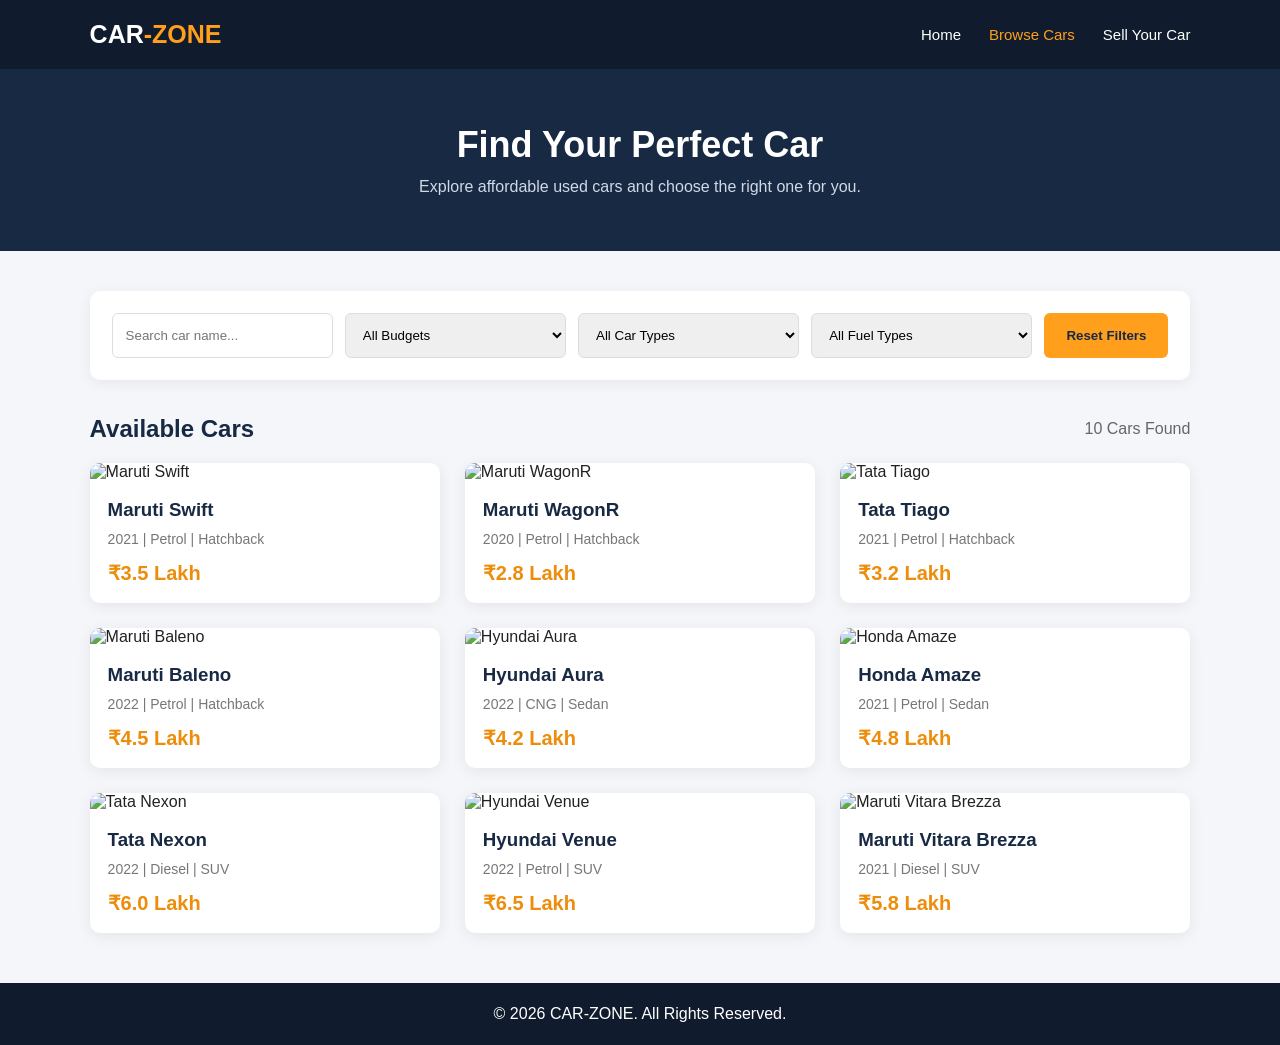
==== cars.html @ 841f3683 "Initial commit - CAR-ZONE project" ====
<!DOCTYPE html>
<html lang="en">
<head>
    <meta charset="UTF-8">
    <meta name="viewport" content="width=device-width, initial-scale=1.0">
    <title>Browse Cars | CAR-ZONE</title>
    <link rel="stylesheet" href="css/cars.css">
</head>
<body>

    <header class="navbar">
        <a href="index.html" class="logo">CAR<span>-ZONE</span></a>
        <nav>
            <a href="index.html">Home</a>
            <a href="cars.html" class="active">Browse Cars</a>
            <a href="sell.html" class="protected-action">Sell Your Car</a>
        </nav>
    </header>

    <section class="page-heading">
        <h1>Find Your Perfect Car</h1>
        <p>Explore affordable used cars and choose the right one for you.</p>
    </section>

    <main class="container">

        <!-- Search and Filters -->
        <section class="filter-section">

            <input type="text" id="searchInput"
                   placeholder="Search car name...">

            <select id="budgetFilter">
                <option value="">All Budgets</option>
                <option value="3">Under ₹3 Lakh</option>
                <option value="5">Under ₹5 Lakh</option>
                <option value="7">Under ₹7 Lakh</option>
            </select>

            <select id="typeFilter">
                <option value="">All Car Types</option>
                <option value="Hatchback">Hatchback</option>
                <option value="Sedan">Sedan</option>
                <option value="SUV">SUV</option>
            </select>

            <select id="fuelFilter">
                <option value="">All Fuel Types</option>
                <option value="Petrol">Petrol</option>
                <option value="Diesel">Diesel</option>
                <option value="CNG">CNG</option>
            </select>

            <button id="resetBtn">Reset Filters</button>

        </section>

        <!-- Available Cars Heading -->
        <div class="results-heading">
            <h2>Available Cars</h2>
            <p id="carCount">10 Cars Found</p>
        </div>

        <!-- Car Listings -->
        <section class="car-grid" id="carGrid">

            <!-- Car 1 -->
            <article class="car-card"
                data-name="Maruti Swift"
                data-price="3.5"
                data-type="Hatchback"
                data-fuel="Petrol">

                <img src="https://static.toiimg.com/thumb/resizemode-4%2Cwidth-1280%2Cheight-720%2Cmsid-81424116/81424116.jpg"
                     alt="Maruti Swift">

                <div class="car-info">
                    <h3>Maruti Swift</h3>
                    <p>2021 | Petrol | Hatchback</p>
                    <h4>₹3.5 Lakh</h4>
                </div>
            </article>

            <!-- Car 2 -->
            <article class="car-card"
                data-name="Maruti WagonR"
                data-price="2.8"
                data-type="Hatchback"
                data-fuel="Petrol">

                <img src="https://images10.gaadi.com/usedcar_image/BP2A.250605.031.A3/original/4db132eb-4d97-46a7-b5ba-5eccfce595b0.jpg"
                     alt="Maruti WagonR">

                <div class="car-info">
                    <h3>Maruti WagonR</h3>
                    <p>2020 | Petrol | Hatchback</p>
                    <h4>₹2.8 Lakh</h4>
                </div>
            </article>

            <!-- Car 3 -->
            <article class="car-card"
                data-name="Tata Tiago"
                data-price="3.2"
                data-type="Hatchback"
                data-fuel="Petrol">

                <img src="https://imgd.aeplcdn.com/640X480/vimages/202601/4345528_155626_1_1768662009770.jpg"
                     alt="Tata Tiago">

                <div class="car-info">
                    <h3>Tata Tiago</h3>
                    <p>2021 | Petrol | Hatchback</p>
                    <h4>₹3.2 Lakh</h4>
                </div>
            </article>

            <!-- Car 5 -->
            <article class="car-card"
                data-name="Maruti Baleno"
                data-price="4.5"
                data-type="Hatchback"
                data-fuel="Petrol">

                <img src="https://dreamsauto.in/uploadFiles/Gallery/240929174650da.jpg"
                     alt="Maruti Baleno">

                <div class="car-info">
                    <h3>Maruti Baleno</h3>
                    <p>2022 | Petrol | Hatchback</p>
                    <h4>₹4.5 Lakh</h4>
                </div>
            </article>

            <!-- Car 6 -->
            <article class="car-card"
                data-name="Hyundai Aura"
                data-price="4.2"
                data-type="Sedan"
                data-fuel="CNG">

                <img src="https://imgd.aeplcdn.com/1280x720/n/cw/ec/41652/hyundai-aura-right-front-three-quarter6.jpeg?q=85"
                     alt="Hyundai Aura">

                <div class="car-info">
                    <h3>Hyundai Aura</h3>
                    <p>2022 | CNG | Sedan</p>
                    <h4>₹4.2 Lakh</h4>
                </div>
            </article>

            <!-- Car 7 -->
            <article class="car-card"
                data-name="Honda Amaze"
                data-price="4.8"
                data-type="Sedan"
                data-fuel="Petrol">

                <img src="https://img.autocarindia.com/ExtraImages/20210818115311_Honda_Amaza_fl.jpg"
                     alt="Honda Amaze">

                <div class="car-info">
                    <h3>Honda Amaze</h3>
                    <p>2021 | Petrol | Sedan</p>
                    <h4>₹4.8 Lakh</h4>
                </div>
            </article>

            <!-- Car 8 -->
            <article class="car-card"
                data-name="Tata Nexon"
                data-price="6.0"
                data-type="SUV"
                data-fuel="Diesel">

                <img src="https://imgd.aeplcdn.com/640X480/blur/image/used/lph8bnmduwvs.jpg?fit=true&qp=80"
                     alt="Tata Nexon">

                <div class="car-info">
                    <h3>Tata Nexon</h3>
                    <p>2022 | Diesel | SUV</p>
                    <h4>₹6.0 Lakh</h4>
                </div>
            </article>

            <!-- Car 9 -->
            <article class="car-card"
                data-name="Hyundai Venue"
                data-price="6.5"
                data-type="SUV"
                data-fuel="Petrol">

                <img src="https://www.jansatta.com/wp-content/uploads/2022/06/Hyundai-Venue-Facelift-2022-2.jpg"
                     alt="Hyundai Venue">

                <div class="car-info">
                    <h3>Hyundai Venue</h3>
                    <p>2022 | Petrol | SUV</p>
                    <h4>₹6.5 Lakh</h4>
                </div>
            </article>

            <!-- Car 10 -->
            <article class="car-card"
                data-name="Maruti Vitara Brezza"
                data-price="5.8"
                data-type="SUV"
                data-fuel="Diesel">

                <img src="https://imgd.aeplcdn.com/640X480/vimages/202607/4671798_163686_1_1783929391136.jpg?fit=true&qp=80"
                     alt="Maruti Vitara Brezza">

                <div class="car-info">
                    <h3>Maruti Vitara Brezza</h3>
                    <p>2021 | Diesel | SUV</p>
                    <h4>₹5.8 Lakh</h4>
                </div>
            </article>

        </section>

        <p id="noResults" class="no-results">
            No cars found. Try changing your filters.
        </p>

    </main>

    <footer>
        <p>© 2026 CAR-ZONE. All Rights Reserved.</p>
    </footer>

    <script src="js/login.js"></script>
    <script src="js/login.js"></script>

</body>
</html>
---- css/cars.css ----
* {
    margin: 0;
    padding: 0;
    box-sizing: border-box;
    font-family: Arial, sans-serif;
}

body {
    background: #f4f6f9;
    color: #222;
}

.navbar {
    background: #101b2d;
    padding: 20px 7%;
    display: flex;
    justify-content: space-between;
    align-items: center;
}

.logo {
    color: white;
    font-size: 25px;
    font-weight: bold;
    text-decoration: none;
}

.logo span {
    color: #ff9f1c;
}

nav {
    display: flex;
    gap: 28px;
}

nav a {
    color: white;
    text-decoration: none;
    font-size: 15px;
}

nav a:hover,
nav a.active {
    color: #ff9f1c;
}

.page-heading {
    background: #172943;
    color: white;
    text-align: center;
    padding: 55px 20px;
}

.page-heading h1 {
    font-size: 36px;
    margin-bottom: 12px;
}

.page-heading p {
    color: #d1d9e6;
}

.container {
    width: 86%;
    max-width: 1250px;
    margin: 40px auto;
}

.filter-section {
    display: flex;
    gap: 12px;
    flex-wrap: wrap;
    background: white;
    padding: 22px;
    border-radius: 10px;
    box-shadow: 0 3px 15px #00000010;
}

.filter-section input,
.filter-section select {
    flex: 1;
    min-width: 150px;
    padding: 13px;
    border: 1px solid #ddd;
    border-radius: 6px;
    outline: none;
}

.filter-section button {
    background: #ff9f1c;
    color: #172943;
    border: none;
    padding: 13px 22px;
    border-radius: 6px;
    cursor: pointer;
    font-weight: bold;
}

.filter-section button:hover {
    background: #ed8d0b;
}

.results-heading {
    display: flex;
    justify-content: space-between;
    align-items: center;
    margin: 35px 0 20px;
}

.results-heading h2 {
    color: #172943;
}

.results-heading p {
    color: #666;
}

.car-grid {
    display: grid;
    grid-template-columns: repeat(3, 1fr);
    gap: 25px;
}

.car-card {
    background: white;
    border-radius: 10px;
    overflow: hidden;
    box-shadow: 0 3px 15px #00000012;
    transition: 0.3s;
}

.car-card:hover {
    transform: translateY(-5px);
    box-shadow: 0 8px 22px #00000020;
}

.car-card img {
    width: 100%;
    height: 210px;
    object-fit: cover;
}

.car-info {
    padding: 18px;
}

.car-info h3 {
    color: #172943;
    margin-bottom: 10px;
}

.car-info p {
    color: #777;
    font-size: 14px;
    margin-bottom: 14px;
}

.car-info h4 {
    color: #ed8d0b;
    font-size: 20px;
}

.no-results {
    display: none;
    text-align: center;
    padding: 45px;
    color: #777;
}

footer {
    background: #101b2d;
    color: white;
    text-align: center;
    padding: 22px;
    margin-top: 50px;
}

@media (max-width: 900px) {
    .car-grid {
        grid-template-columns: repeat(2, 1fr);
    }
}

@media (max-width: 600px) {
    .navbar {
        flex-direction: column;
        gap: 18px;
    }

    nav {
        gap: 15px;
    }

    .page-heading h1 {
        font-size: 27px;
    }

    .container {
        width: 92%;
    }

    .car-grid {
        grid-template-columns: 1fr;
    }

    .results-heading {
        align-items: flex-start;
        gap: 8px;
        flex-direction: column;
    }
}
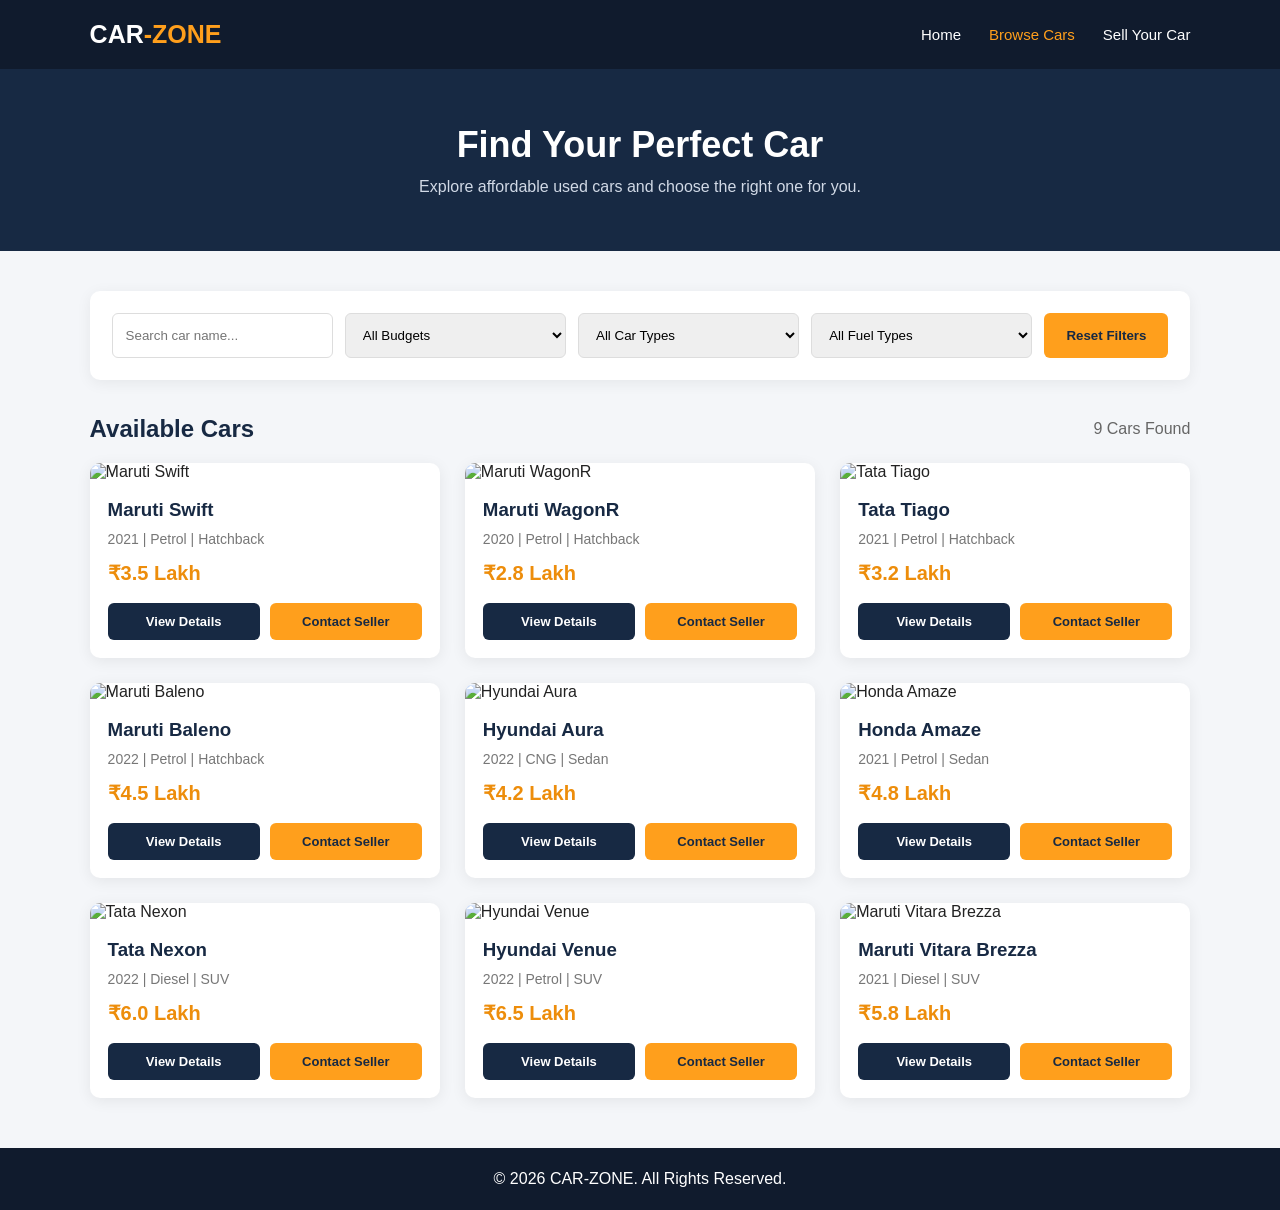
==== commit 21fa8cf6: "Add car details page and update frontend" ====
--- a/cars.html
+++ b/cars.html
@@ -11,6 +11,7 @@
 
     <header class="navbar">
         <a href="index.html" class="logo">CAR<span>-ZONE</span></a>
+
         <nav>
             <a href="index.html">Home</a>
             <a href="cars.html" class="active">Browse Cars</a>
@@ -28,38 +29,42 @@
         <!-- Search and Filters -->
         <section class="filter-section">
 
-            <input type="text" id="searchInput"
-                   placeholder="Search car name...">
-
-            <select id="budgetFilter">
+            <input
+                type="text"
+                id="searchInput"
+                placeholder="Search car name..."
+                aria-label="Search car name"
+            >
+
+            <select id="budgetFilter" aria-label="Filter by budget">
                 <option value="">All Budgets</option>
                 <option value="3">Under ₹3 Lakh</option>
                 <option value="5">Under ₹5 Lakh</option>
                 <option value="7">Under ₹7 Lakh</option>
             </select>
 
-            <select id="typeFilter">
+            <select id="typeFilter" aria-label="Filter by car type">
                 <option value="">All Car Types</option>
                 <option value="Hatchback">Hatchback</option>
                 <option value="Sedan">Sedan</option>
                 <option value="SUV">SUV</option>
             </select>
 
-            <select id="fuelFilter">
+            <select id="fuelFilter" aria-label="Filter by fuel type">
                 <option value="">All Fuel Types</option>
                 <option value="Petrol">Petrol</option>
                 <option value="Diesel">Diesel</option>
                 <option value="CNG">CNG</option>
             </select>
 
-            <button id="resetBtn">Reset Filters</button>
+            <button type="button" id="resetBtn">Reset Filters</button>
 
         </section>
 
         <!-- Available Cars Heading -->
         <div class="results-heading">
             <h2>Available Cars</h2>
-            <p id="carCount">10 Cars Found</p>
+            <p id="carCount" aria-live="polite">9 Cars Found</p>
         </div>
 
         <!-- Car Listings -->
@@ -72,8 +77,11 @@
                 data-type="Hatchback"
                 data-fuel="Petrol">
 
-                <img src="https://static.toiimg.com/thumb/resizemode-4%2Cwidth-1280%2Cheight-720%2Cmsid-81424116/81424116.jpg"
-                     alt="Maruti Swift">
+                <img
+                    src="https://static.toiimg.com/thumb/resizemode-4%2Cwidth-1280%2Cheight-720%2Cmsid-81424116/81424116.jpg"
+                    alt="Maruti Swift"
+                    loading="lazy"
+                >
 
                 <div class="car-info">
                     <h3>Maruti Swift</h3>
@@ -89,8 +97,11 @@
                 data-type="Hatchback"
                 data-fuel="Petrol">
 
-                <img src="https://images10.gaadi.com/usedcar_image/BP2A.250605.031.A3/original/4db132eb-4d97-46a7-b5ba-5eccfce595b0.jpg"
-                     alt="Maruti WagonR">
+                <img
+                    src="https://images10.gaadi.com/usedcar_image/BP2A.250605.031.A3/original/4db132eb-4d97-46a7-b5ba-5eccfce595b0.jpg"
+                    alt="Maruti WagonR"
+                    loading="lazy"
+                >
 
                 <div class="car-info">
                     <h3>Maruti WagonR</h3>
@@ -106,8 +117,11 @@
                 data-type="Hatchback"
                 data-fuel="Petrol">
 
-                <img src="https://imgd.aeplcdn.com/640X480/vimages/202601/4345528_155626_1_1768662009770.jpg"
-                     alt="Tata Tiago">
+                <img
+                    src="https://imgd.aeplcdn.com/640X480/vimages/202601/4345528_155626_1_1768662009770.jpg"
+                    alt="Tata Tiago"
+                    loading="lazy"
+                >
 
                 <div class="car-info">
                     <h3>Tata Tiago</h3>
@@ -116,15 +130,18 @@
                 </div>
             </article>
 
-            <!-- Car 5 -->
+            <!-- Car 4 -->
             <article class="car-card"
                 data-name="Maruti Baleno"
                 data-price="4.5"
                 data-type="Hatchback"
                 data-fuel="Petrol">
 
-                <img src="https://dreamsauto.in/uploadFiles/Gallery/240929174650da.jpg"
-                     alt="Maruti Baleno">
+                <img
+                    src="https://dreamsauto.in/uploadFiles/Gallery/240929174650da.jpg"
+                    alt="Maruti Baleno"
+                    loading="lazy"
+                >
 
                 <div class="car-info">
                     <h3>Maruti Baleno</h3>
@@ -133,15 +150,18 @@
                 </div>
             </article>
 
-            <!-- Car 6 -->
+            <!-- Car 5 -->
             <article class="car-card"
                 data-name="Hyundai Aura"
                 data-price="4.2"
                 data-type="Sedan"
                 data-fuel="CNG">
 
-                <img src="https://imgd.aeplcdn.com/1280x720/n/cw/ec/41652/hyundai-aura-right-front-three-quarter6.jpeg?q=85"
-                     alt="Hyundai Aura">
+                <img
+                    src="https://imgd.aeplcdn.com/1280x720/n/cw/ec/41652/hyundai-aura-right-front-three-quarter6.jpeg?q=85"
+                    alt="Hyundai Aura"
+                    loading="lazy"
+                >
 
                 <div class="car-info">
                     <h3>Hyundai Aura</h3>
@@ -150,15 +170,18 @@
                 </div>
             </article>
 
-            <!-- Car 7 -->
+            <!-- Car 6 -->
             <article class="car-card"
                 data-name="Honda Amaze"
                 data-price="4.8"
                 data-type="Sedan"
                 data-fuel="Petrol">
 
-                <img src="https://img.autocarindia.com/ExtraImages/20210818115311_Honda_Amaza_fl.jpg"
-                     alt="Honda Amaze">
+                <img
+                    src="https://img.autocarindia.com/ExtraImages/20210818115311_Honda_Amaza_fl.jpg"
+                    alt="Honda Amaze"
+                    loading="lazy"
+                >
 
                 <div class="car-info">
                     <h3>Honda Amaze</h3>
@@ -167,15 +190,18 @@
                 </div>
             </article>
 
-            <!-- Car 8 -->
+            <!-- Car 7 -->
             <article class="car-card"
                 data-name="Tata Nexon"
                 data-price="6.0"
                 data-type="SUV"
                 data-fuel="Diesel">
 
-                <img src="https://imgd.aeplcdn.com/640X480/blur/image/used/lph8bnmduwvs.jpg?fit=true&qp=80"
-                     alt="Tata Nexon">
+                <img
+                    src="https://imgd.aeplcdn.com/640X480/blur/image/used/lph8bnmduwvs.jpg?fit=true&qp=80"
+                    alt="Tata Nexon"
+                    loading="lazy"
+                >
 
                 <div class="car-info">
                     <h3>Tata Nexon</h3>
@@ -184,15 +210,18 @@
                 </div>
             </article>
 
-            <!-- Car 9 -->
+            <!-- Car 8 -->
             <article class="car-card"
                 data-name="Hyundai Venue"
                 data-price="6.5"
                 data-type="SUV"
                 data-fuel="Petrol">
 
-                <img src="https://www.jansatta.com/wp-content/uploads/2022/06/Hyundai-Venue-Facelift-2022-2.jpg"
-                     alt="Hyundai Venue">
+                <img
+                    src="https://www.jansatta.com/wp-content/uploads/2022/06/Hyundai-Venue-Facelift-2022-2.jpg"
+                    alt="Hyundai Venue"
+                    loading="lazy"
+                >
 
                 <div class="car-info">
                     <h3>Hyundai Venue</h3>
@@ -201,15 +230,18 @@
                 </div>
             </article>
 
-            <!-- Car 10 -->
+            <!-- Car 9 -->
             <article class="car-card"
                 data-name="Maruti Vitara Brezza"
                 data-price="5.8"
                 data-type="SUV"
                 data-fuel="Diesel">
 
-                <img src="https://imgd.aeplcdn.com/640X480/vimages/202607/4671798_163686_1_1783929391136.jpg?fit=true&qp=80"
-                     alt="Maruti Vitara Brezza">
+                <img
+                    src="https://imgd.aeplcdn.com/640X480/vimages/202607/4671798_163686_1_1783929391136.jpg?fit=true&qp=80"
+                    alt="Maruti Vitara Brezza"
+                    loading="lazy"
+                >
 
                 <div class="car-info">
                     <h3>Maruti Vitara Brezza</h3>
@@ -220,9 +252,10 @@
 
         </section>
 
-        <p id="noResults" class="no-results">
-            No cars found. Try changing your filters.
-        </p>
+        <!-- No Results Message -->
+      <p id="noResults" class="no-results" hidden>
+    No cars found. Try changing your filters.
+</p>
 
     </main>
 
@@ -231,7 +264,7 @@
     </footer>
 
     <script src="js/login.js"></script>
-    <script src="js/login.js"></script>
+    <script src="js/car.js"></script>
 
 </body>
 </html>
--- a/css/cars.css
+++ b/css/cars.css
@@ -211,3 +211,51 @@
         flex-direction: column;
     }
 }
+
+/* Car action buttons */
+.car-actions {
+    display: flex;
+    gap: 10px;
+    margin-top: 18px;
+    flex-wrap: wrap;
+}
+
+.view-details,
+.contact-seller {
+    flex: 1;
+    min-width: 110px;
+    text-align: center;
+    text-decoration: none;
+    padding: 11px 10px;
+    border-radius: 6px;
+    font-size: 13px;
+    font-weight: bold;
+    transition: 0.3s;
+}
+
+.view-details {
+    background: #172943;
+    color: white;
+}
+
+.view-details:hover {
+    background: #263e5e;
+}
+
+.contact-seller {
+    background: #ff9f1c;
+    color: #172943;
+}
+
+.contact-seller:hover {
+    background: #ed8d0b;
+}
+
+/* No results visibility */
+.no-results {
+    display: block;
+}
+
+.no-results[hidden] {
+    display: none;
+}
